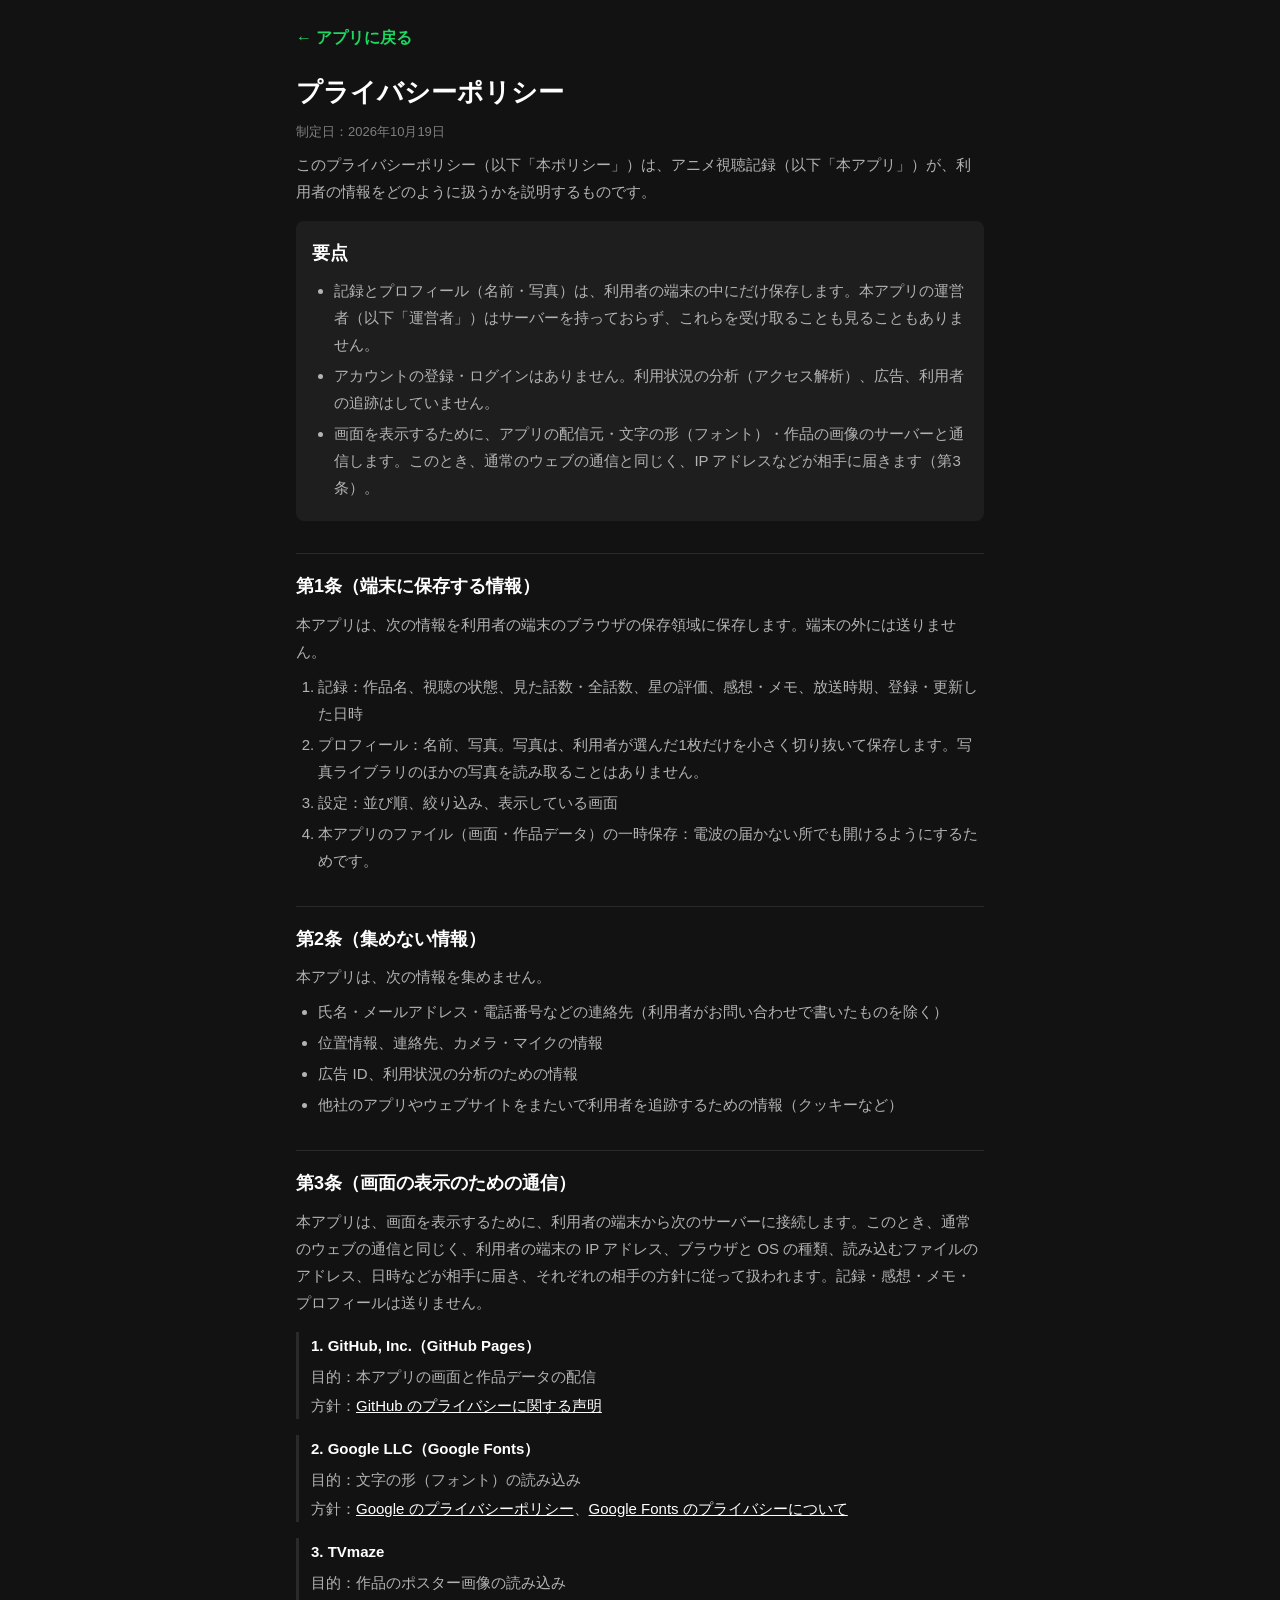
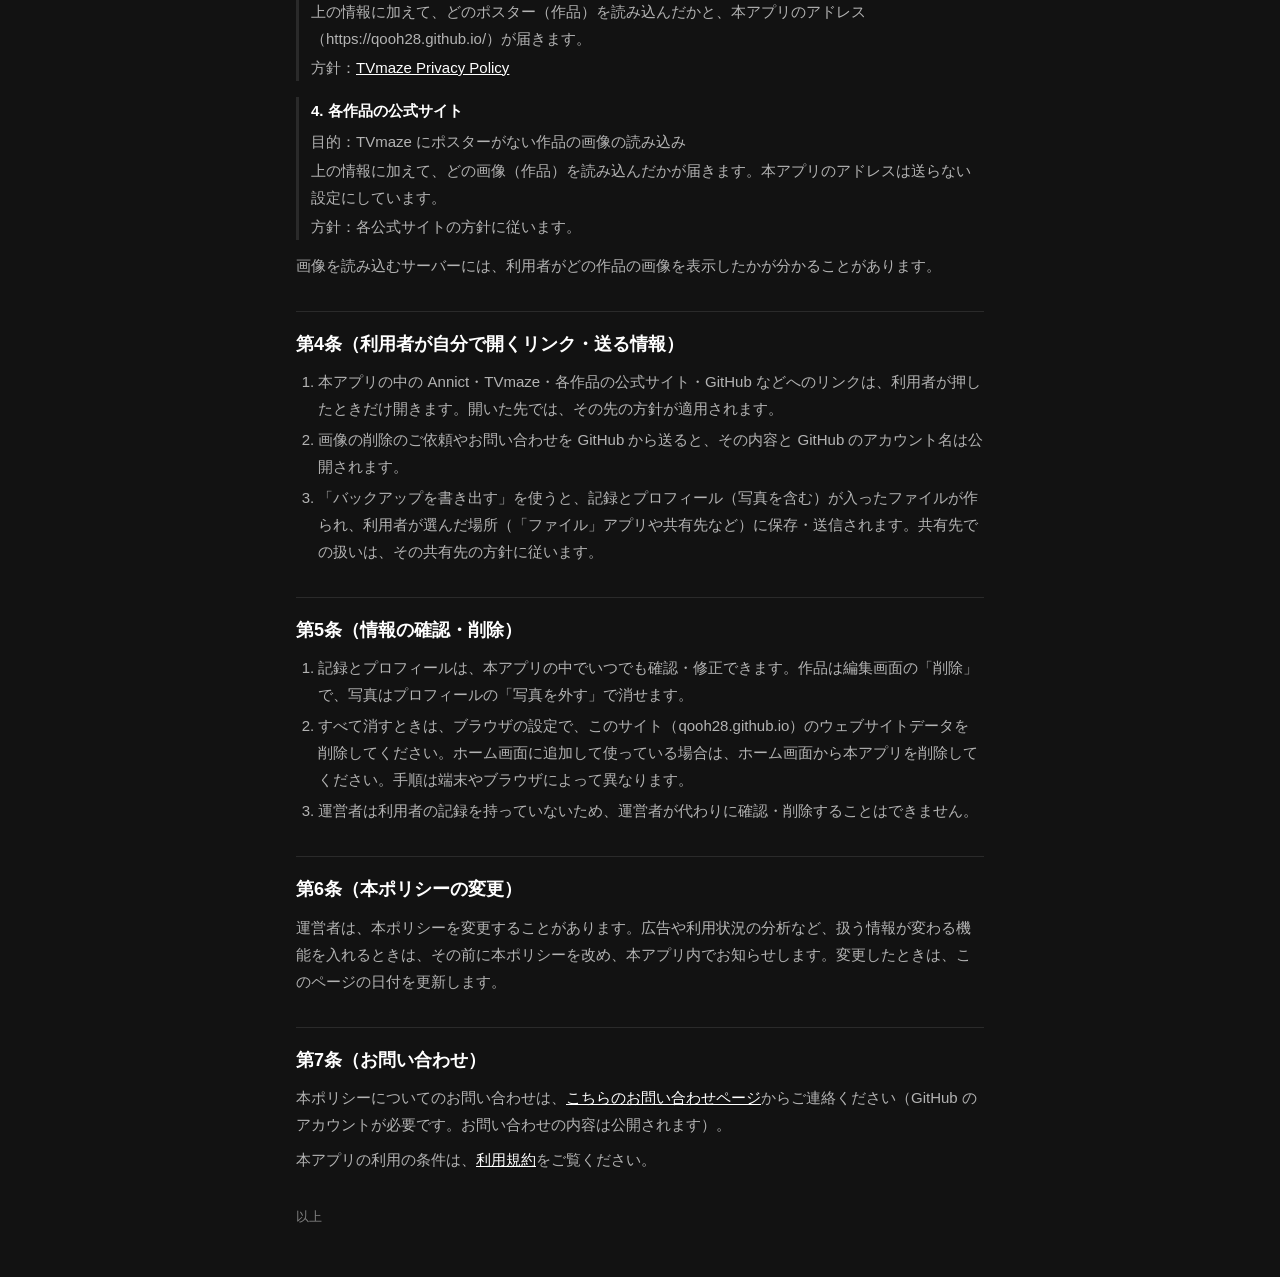
==== privacy.html @ 00f0d089 "プライバシーポリシーのページを作り、メニューと利用規約から開けるようにする - privacy.html：端末に保存する情報、集めない情報、画面の表示のための通信（GitHub Pages・Googl" ====
<!doctype html>
<html lang="ja">
<head>
<meta charset="utf-8">
<meta name="viewport" content="width=device-width, initial-scale=1, viewport-fit=cover">
<title>プライバシーポリシー | アニメ視聴記録</title>
<meta name="theme-color" content="#121212">
<link rel="icon" href="icons/icon.svg" type="image/svg+xml">
<style>
  :root { --bg: #121212; --text: #ffffff; --sub: #b3b3b3; --dim: #7f7f7f; --line: #2a2a2a; --card: #1e1e1e; --accent: #1ed760; color-scheme: dark; }
  * { box-sizing: border-box; }
  body { margin: 0; background: var(--bg); color: var(--text); font-family: -apple-system, BlinkMacSystemFont, "Hiragino Sans", "Noto Sans JP", sans-serif; line-height: 1.8; }
  main { max-width: 720px; margin: 0 auto; padding: max(24px, env(safe-area-inset-top)) max(16px, env(safe-area-inset-right)) 48px max(16px, env(safe-area-inset-left)); }
  h1 { font-size: 26px; margin: 8px 0 4px; }
  h2 { font-size: 18px; margin: 32px 0 8px; padding-top: 16px; border-top: 1px solid var(--line); }
  h3 { font-size: 15px; margin: 16px 0 4px; }
  p, li { color: var(--sub); font-size: 15px; }
  p { margin: 8px 0; }
  ol, ul { padding-left: 1.4em; margin: 8px 0; }
  li { margin: 4px 0; }
  a { color: var(--text); overflow-wrap: anywhere; }
  .meta { color: var(--dim); font-size: 13px; margin: 0; }
  .back { display: inline-block; margin-bottom: 8px; color: var(--accent); text-decoration: none; font-weight: 700; }
  .summary { background: var(--card); border-radius: 8px; padding: 12px 16px; margin: 16px 0; }
  .summary h2 { margin: 4px 0; padding: 0; border: 0; }
  .dest { border-left: 3px solid var(--line); padding-left: 12px; margin: 12px 0; }
  .dest p { margin: 2px 0; }
</style>
</head>
<body>
<main>
  <a class="back" href="./">← アプリに戻る</a>
  <h1>プライバシーポリシー</h1>
  <p class="meta">制定日：2026年10月19日</p>
  <p>このプライバシーポリシー（以下「本ポリシー」）は、アニメ視聴記録（以下「本アプリ」）が、利用者の情報をどのように扱うかを説明するものです。</p>

  <section class="summary">
    <h2>要点</h2>
    <ul>
      <li>記録とプロフィール（名前・写真）は、利用者の端末の中にだけ保存します。本アプリの運営者（以下「運営者」）はサーバーを持っておらず、これらを受け取ることも見ることもありません。</li>
      <li>アカウントの登録・ログインはありません。利用状況の分析（アクセス解析）、広告、利用者の追跡はしていません。</li>
      <li>画面を表示するために、アプリの配信元・文字の形（フォント）・作品の画像のサーバーと通信します。このとき、通常のウェブの通信と同じく、IP アドレスなどが相手に届きます（第3条）。</li>
    </ul>
  </section>

  <h2>第1条（端末に保存する情報）</h2>
  <p>本アプリは、次の情報を利用者の端末のブラウザの保存領域に保存します。端末の外には送りません。</p>
  <ol>
    <li>記録：作品名、視聴の状態、見た話数・全話数、星の評価、感想・メモ、放送時期、登録・更新した日時</li>
    <li>プロフィール：名前、写真。写真は、利用者が選んだ1枚だけを小さく切り抜いて保存します。写真ライブラリのほかの写真を読み取ることはありません。</li>
    <li>設定：並び順、絞り込み、表示している画面</li>
    <li>本アプリのファイル（画面・作品データ）の一時保存：電波の届かない所でも開けるようにするためです。</li>
  </ol>

  <h2>第2条（集めない情報）</h2>
  <p>本アプリは、次の情報を集めません。</p>
  <ul>
    <li>氏名・メールアドレス・電話番号などの連絡先（利用者がお問い合わせで書いたものを除く）</li>
    <li>位置情報、連絡先、カメラ・マイクの情報</li>
    <li>広告 ID、利用状況の分析のための情報</li>
    <li>他社のアプリやウェブサイトをまたいで利用者を追跡するための情報（クッキーなど）</li>
  </ul>

  <h2>第3条（画面の表示のための通信）</h2>
  <p>本アプリは、画面を表示するために、利用者の端末から次のサーバーに接続します。このとき、通常のウェブの通信と同じく、利用者の端末の IP アドレス、ブラウザと OS の種類、読み込むファイルのアドレス、日時などが相手に届き、それぞれの相手の方針に従って扱われます。記録・感想・メモ・プロフィールは送りません。</p>
  <div class="dest">
    <h3>1. GitHub, Inc.（GitHub Pages）</h3>
    <p>目的：本アプリの画面と作品データの配信</p>
    <p>方針：<a href="https://docs.github.com/ja/site-policy/privacy-policies/github-general-privacy-statement" target="_blank" rel="noopener">GitHub のプライバシーに関する声明</a></p>
  </div>
  <div class="dest">
    <h3>2. Google LLC（Google Fonts）</h3>
    <p>目的：文字の形（フォント）の読み込み</p>
    <p>方針：<a href="https://policies.google.com/privacy?hl=ja" target="_blank" rel="noopener">Google のプライバシーポリシー</a>、<a href="https://developers.google.com/fonts/faq/privacy?hl=ja" target="_blank" rel="noopener">Google Fonts のプライバシーについて</a></p>
  </div>
  <div class="dest">
    <h3>3. TVmaze</h3>
    <p>目的：作品のポスター画像の読み込み</p>
    <p>上の情報に加えて、どのポスター（作品）を読み込んだかと、本アプリのアドレス（https://qooh28.github.io/）が届きます。</p>
    <p>方針：<a href="https://www.tvmaze.com/site/privacy" target="_blank" rel="noopener">TVmaze Privacy Policy</a></p>
  </div>
  <div class="dest">
    <h3>4. 各作品の公式サイト</h3>
    <p>目的：TVmaze にポスターがない作品の画像の読み込み</p>
    <p>上の情報に加えて、どの画像（作品）を読み込んだかが届きます。本アプリのアドレスは送らない設定にしています。</p>
    <p>方針：各公式サイトの方針に従います。</p>
  </div>
  <p>画像を読み込むサーバーには、利用者がどの作品の画像を表示したかが分かることがあります。</p>

  <h2>第4条（利用者が自分で開くリンク・送る情報）</h2>
  <ol>
    <li>本アプリの中の Annict・TVmaze・各作品の公式サイト・GitHub などへのリンクは、利用者が押したときだけ開きます。開いた先では、その先の方針が適用されます。</li>
    <li>画像の削除のご依頼やお問い合わせを GitHub から送ると、その内容と GitHub のアカウント名は公開されます。</li>
    <li>「バックアップを書き出す」を使うと、記録とプロフィール（写真を含む）が入ったファイルが作られ、利用者が選んだ場所（「ファイル」アプリや共有先など）に保存・送信されます。共有先での扱いは、その共有先の方針に従います。</li>
  </ol>

  <h2>第5条（情報の確認・削除）</h2>
  <ol>
    <li>記録とプロフィールは、本アプリの中でいつでも確認・修正できます。作品は編集画面の「削除」で、写真はプロフィールの「写真を外す」で消せます。</li>
    <li>すべて消すときは、ブラウザの設定で、このサイト（qooh28.github.io）のウェブサイトデータを削除してください。ホーム画面に追加して使っている場合は、ホーム画面から本アプリを削除してください。手順は端末やブラウザによって異なります。</li>
    <li>運営者は利用者の記録を持っていないため、運営者が代わりに確認・削除することはできません。</li>
  </ol>

  <h2>第6条（本ポリシーの変更）</h2>
  <p>運営者は、本ポリシーを変更することがあります。広告や利用状況の分析など、扱う情報が変わる機能を入れるときは、その前に本ポリシーを改め、本アプリ内でお知らせします。変更したときは、このページの日付を更新します。</p>

  <h2>第7条（お問い合わせ）</h2>
  <p>本ポリシーについてのお問い合わせは、<a href="https://github.com/qooh28/test/issues/new?title=%E3%81%8A%E5%95%8F%E3%81%84%E5%90%88%E3%82%8F%E3%81%9B" target="_blank" rel="noopener">こちらのお問い合わせページ</a>からご連絡ください（GitHub のアカウントが必要です。お問い合わせの内容は公開されます）。</p>
  <p>本アプリの利用の条件は、<a href="terms.html">利用規約</a>をご覧ください。</p>

  <p class="meta" style="margin-top:32px">以上</p>
</main>
</body>
</html>
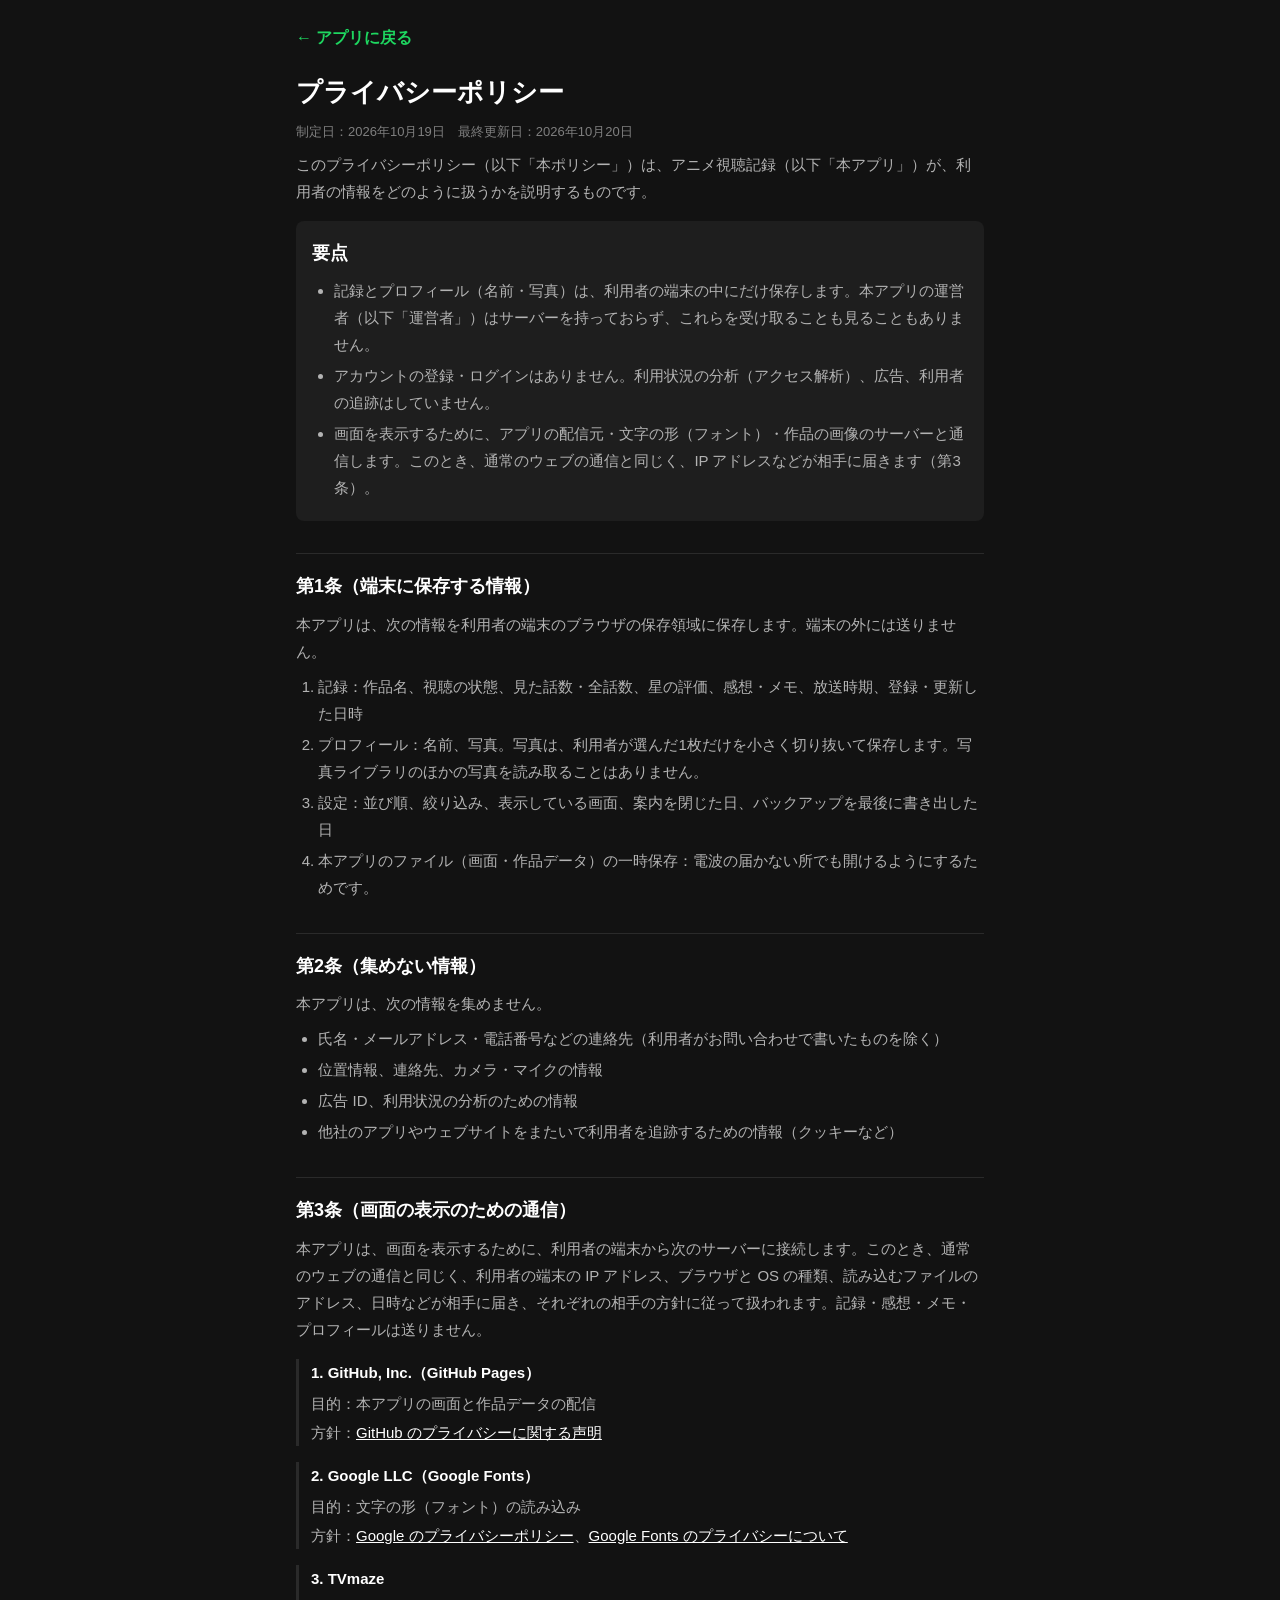
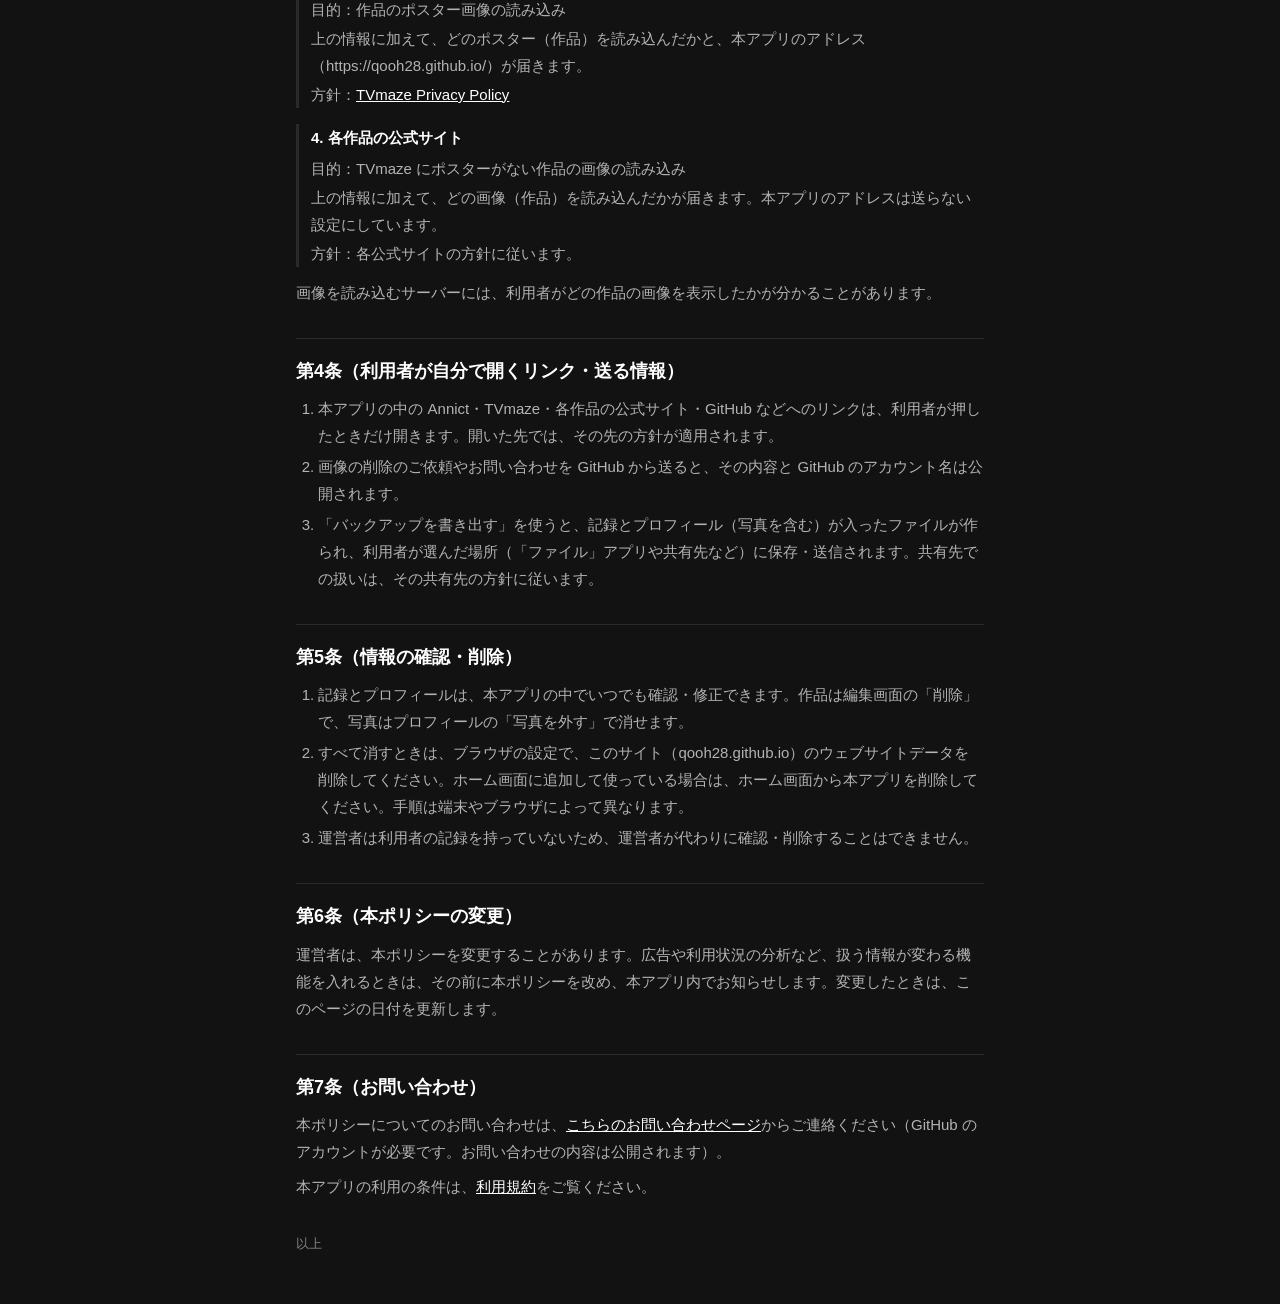
==== commit 754ebcc1: "記録が消えないよう、ホーム画面への追加とバックアップを案内する - ブラウザのタブで使っていて、ブラウザが保存を約束していないときだけ、ライブラリに   「ホーム画面に追加」の案内と手順を出す（Saf" ====
--- a/privacy.html
+++ b/privacy.html
@@ -31,7 +31,7 @@
 <main>
   <a class="back" href="./">← アプリに戻る</a>
   <h1>プライバシーポリシー</h1>
-  <p class="meta">制定日：2026年10月19日</p>
+  <p class="meta">制定日：2026年10月19日　最終更新日：2026年10月20日</p>
   <p>このプライバシーポリシー（以下「本ポリシー」）は、アニメ視聴記録（以下「本アプリ」）が、利用者の情報をどのように扱うかを説明するものです。</p>
 
   <section class="summary">
@@ -48,7 +48,7 @@
   <ol>
     <li>記録：作品名、視聴の状態、見た話数・全話数、星の評価、感想・メモ、放送時期、登録・更新した日時</li>
     <li>プロフィール：名前、写真。写真は、利用者が選んだ1枚だけを小さく切り抜いて保存します。写真ライブラリのほかの写真を読み取ることはありません。</li>
-    <li>設定：並び順、絞り込み、表示している画面</li>
+    <li>設定：並び順、絞り込み、表示している画面、案内を閉じた日、バックアップを最後に書き出した日</li>
     <li>本アプリのファイル（画面・作品データ）の一時保存：電波の届かない所でも開けるようにするためです。</li>
   </ol>
 
